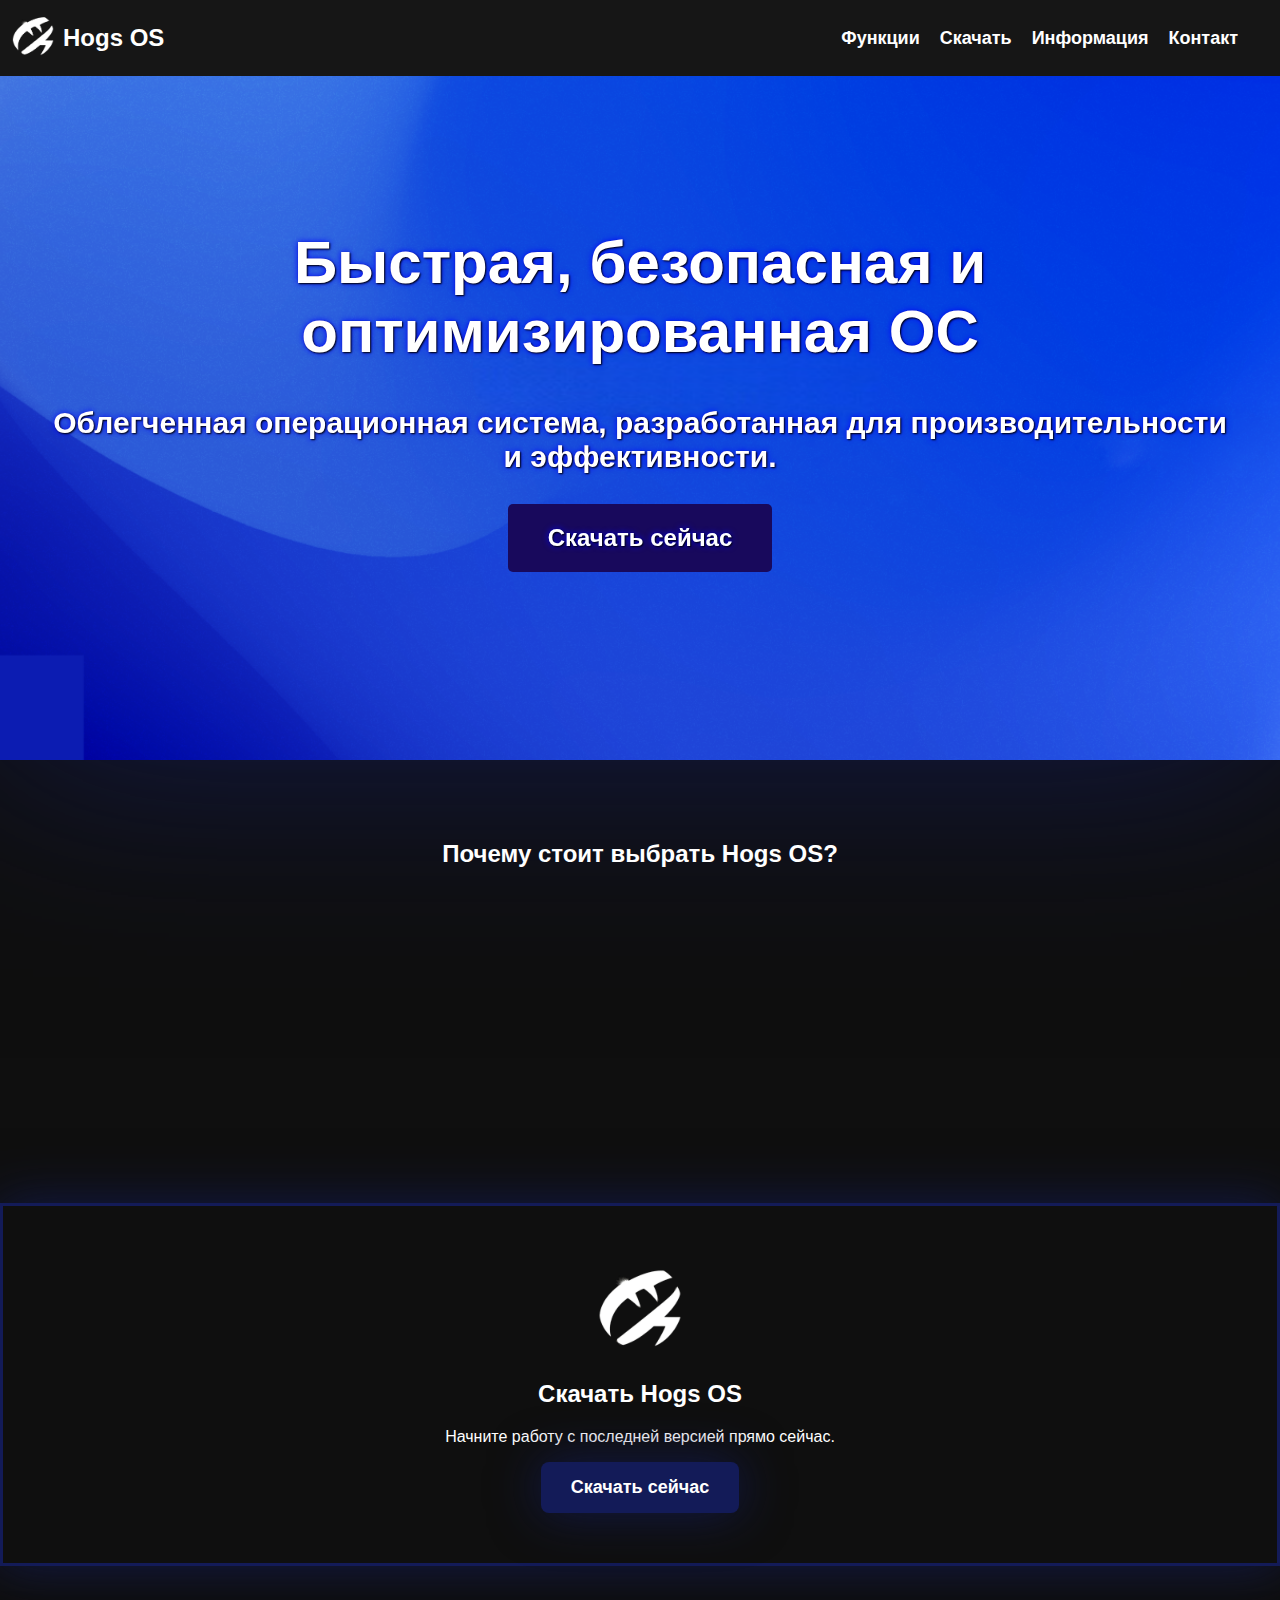
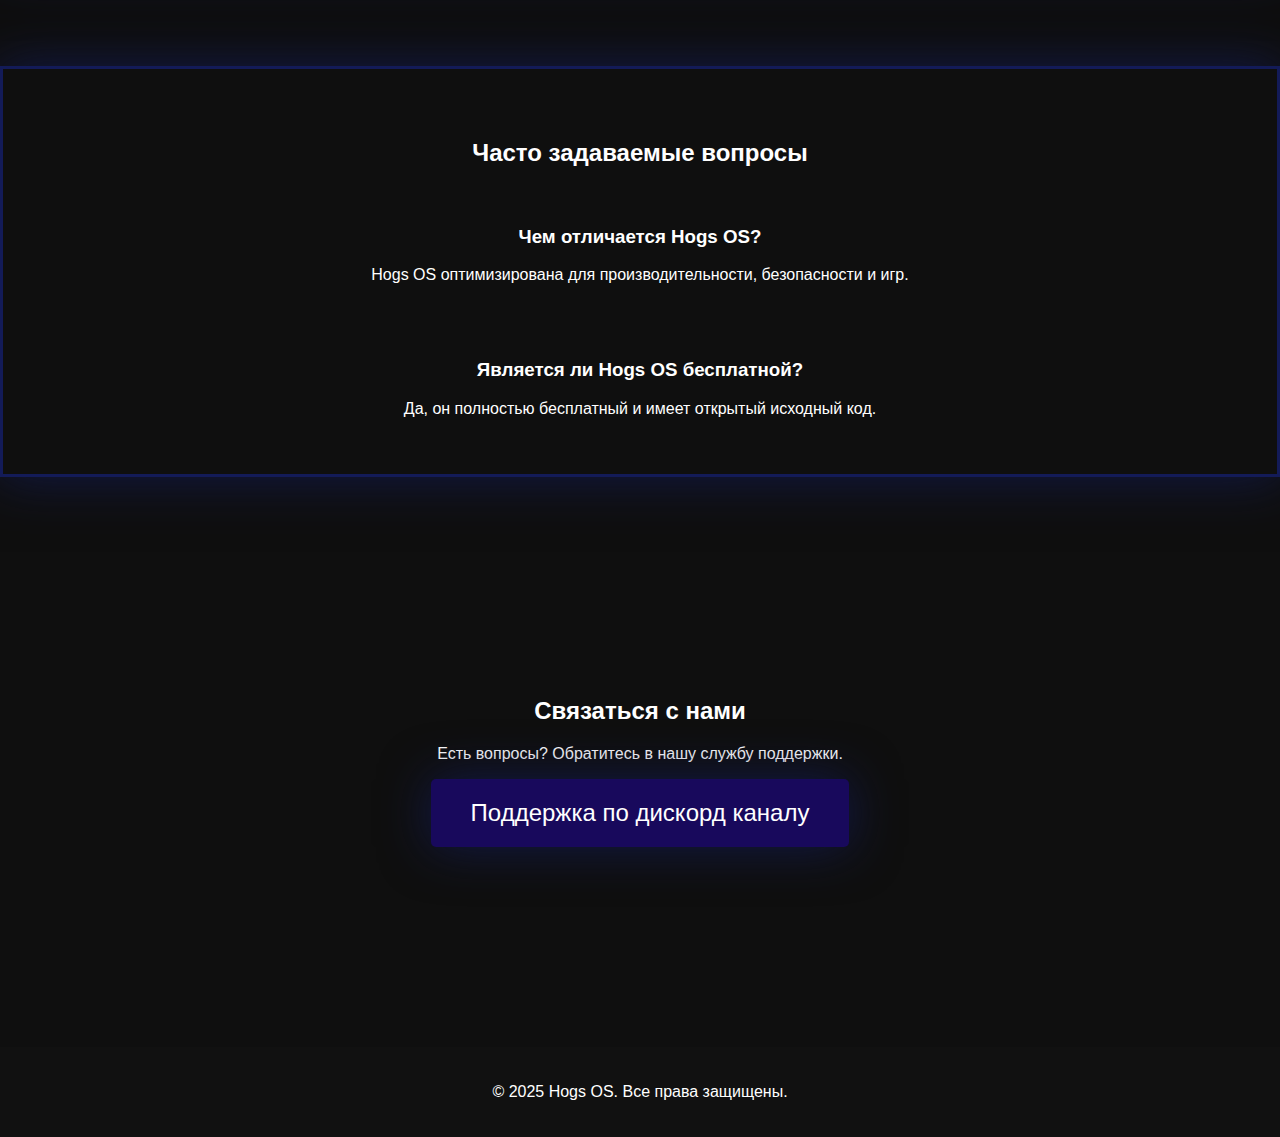
==== index.html @ 8585394e "Update index.html" ====
<!DOCTYPE html>
<html lang="en">
<head>
    <meta charset="UTF-8">
    <meta name="viewport" content="width=device-width, initial-scale=1.0">
    <title>Hogs OS - Лучший Выбор!</title>
    <link rel="stylesheet" href="styles.css">
    <script defer src="script.js"></script>
    <link rel="icon" href="images/favicon.ico" type="image/x-icon">
</head>
<body>
    <header>
        <div class="logo"><img src="images/1.png" style="width: 50px;"></div><h1 class="hogstext">Hogs OS</h1>
        <nav>
            <ul>
                <li><a href="#features">Функции</a></li>
                <li><a href="#download">Скачать</a></li>
                <li><a href="#faq">Информация</a></li>
                <li><a href="#contact">Контакт</a></li>
            </ul>
        </nav>
    </header>   
<section class="hero">
    <div class="hero-content">
        <h1 class="fade-in">Быстрая, безопасная и оптимизированная ОС</h1>
        <p class="fade-in">Облегченная операционная система, разработанная для производительности и эффективности.</p>
        <a href="#features" class="btn fade-in">Скачать сейчас</a>
    </div>
</section>
    <section id="features" class="features">
        <h2>Почему стоит выбрать Hogs OS?</h2>
        <div class="feature-list">
            <div class="feature">
                <img src="images/performance.png" alt="Performance" class="feature-img">
                <h3>Высокая производительность</h3>
                <p>Оптимизирован для скорости и низкого потребления ресурсов.</p>
            </div>
            <div class="feature">
                <img src="images/security.png" alt="Security" class="feature-img">
                <h3>Повышенная безопасность</h3>
                <p>Конфиденциальность и встроенные меры безопасности.</p>
            </div>
            <div class="feature">
                <img src="images/gaming.png" alt="Gaming" class="feature-img">
                <h3>Оптимизация игры</h3>
                <p>Улучшено для лучшего игрового процесса.</p>
            </div>
        </div>
    </section>
    <section id="download" class="download">
        <img src="images/1.png" style="width: 100px">
        <h2>Скачать Hogs OS</h2>
        <p>Начните работу с последней версией прямо сейчас.</p>
        <a href="https://github.com/666AISTROM666/hogsos/raw/main/HogsOS.zip" class="btn">Скачать сейчас</a>
    </section>
    
    <section id="faq" class="faq">
        <h2>Часто задаваемые вопросы</h2>
        <div class="faq-item">
            <h3>Чем отличается Hogs OS?</h3>
            <p>Hogs OS оптимизирована для производительности, безопасности и игр.</p>
        </div>
        <div class="faq-item">
            <h3>Является ли Hogs OS бесплатной?</h3>
            <p>Да, он полностью бесплатный и имеет открытый исходный код.</p>
        </div>
    </section>
    
    <section id="contact" class="contact">
        <h2>Связаться с нами</h2>
        <p>Есть вопросы? Обратитесь в нашу службу поддержки.</p>
        <a href="https://discord.gg/tcxEGtsjVy" target="_blank" class="btn" style="box-shadow: 0 0 50px rgba(19, 27, 88, 0.8);">Поддержка по дискорд каналу</a>
    </section>
    
    <footer>
        <p>&copy; 2025 Hogs OS. Все права защищены.</p>
    </footer>
</body>
</html>
---- styles.css ----
/* Общие стили */
body {
    margin: 0;
    font-family: Arial, sans-serif;
    background-color: #0f0f0f;
    color: #fff;
    text-align: center;
}
body::-webkit-scrollbar {
    display: none; /* Chrome, Safari */
}

header {
    display: flex;
    justify-content: space-between;
    align-items: center;
    padding: 8px;
    background-color: #161616;
    position: fixed;
    width: 100%;
    top: 0;
    left: 0;
    z-index: 1000;
}

.logo {
    font-size: 24px;
    font-weight: bold;
}
.hogstext {
    font-size: 24px;
    font-weight: bold;
    text-align: left;
    margin-right: auto;
    padding-inline: 5px;
}

nav ul {
    list-style: none;
    padding-right: 50px;
    display: flex;
    gap: 20px;
}

nav a {
    color: #fff;
    text-decoration: none;
    font-size: 18px;
    transition: 0.3s;
    font-weight: 700;
}

nav a:hover {
    color: #5b3ce7;
}

.hero {
    height: 80vh;
    display: flex;
    align-items: center;
    justify-content: center;
    flex-direction: column;
    background: url('images/hero-bg.png') no-repeat center center/cover;
    padding: 20px;
    font-weight: 600;
    font-size: 30px;
    text-shadow:     
    1px 1px 2px black,
    0 0 0em blue,
    0 0 0.2em blue;
    box-shadow: 0 0 200px rgba(19, 27, 88, 0.8);
}
.hero-content {
    text-align: center;
    padding: 100px 20px;
}

.fade-in {
    opacity: 0;
    transform: translateY(30px) scale(0.95);
    filter: blur(10px);
    transition: opacity 1s ease-out, transform 1s ease-out, filter 1s ease-out;
}

.fade-in._active {
    opacity: 1;
    transform: translateY(0) scale(1);
    filter: blur(0);
}

.fade-in, .feature {
    opacity: 0;
    transform: translateY(30px) scale(0.95);
    filter: blur(10px);
    transition: opacity 1s ease-out, transform 1s ease-out, filter 1s ease-out;
}

/* Когда добавляется класс _active – элемент плавно появляется */
.fade-in._active, .feature._active {
    opacity: 1;
    transform: translateY(0) scale(1);
    filter: blur(0);
}


.btn {
    display: inline-block;
    padding: 20px 40px;
    background-color: #18095c;
    color: #fff;
    font-size: 24px;
    border-radius: 5px;
    text-decoration: none;
    transition: 0.3s;
}

.btn:hover {
    background-color: #002a8f;
    box-shadow: 0 0 0em blue;
}

.features, .download, .faq, .contact {
    padding: 60px 20px;
}
.contact {
    padding-top: 200px;
    padding-bottom: 200px;
}
.download {
    text-align: center; /* Центрируем содержимое */
    padding: 50px 0;
    border: 3px solid #131b58;
    box-shadow: 0 0 50px rgba(19, 27, 88, 0.8);
    margin-bottom: 100px;
}

/* Стили самой кнопки */
.download a {
    display: inline-block;
    background-color: #131b58; /* Темно-синий фон */
    color: #fff;
    padding: 15px 30px;
    font-size: 18px;
    font-weight: bold;
    border-radius: 8px;
    text-decoration: none;
    transition: 0.4s ease-in-out;
    
    /* Свечение кнопки */
    box-shadow: 0 0 50px rgba(19, 27, 88, 0.8);
    
}

/* Анимация свечения при наведении */
.download a:hover {
    background-color: #0d1445; /* Темнее при наведении */
    
    /* Усиливаем свечение */
    box-shadow: 0 0 40px rgba(19, 27, 88, 1), 
                0 0 80px rgba(19, 27, 88, 0.8);
    
    text-shadow: 0 0 20px rgba(255, 255, 255, 1);
}

.feature-list {
    display: flex;
    justify-content: center;
    gap: 40px;
    flex-wrap: wrap;
}

.feature {
    background: #222;
    padding: 20px;
    border-radius: 10px;
    width: 300px;
    text-align: center;
}

footer {
    background: #111;
    padding: 20px;
}
.feature-img {
    width: 100px;
}
.faq-item {
    padding: 20px;
}
.faq {
    padding-top: 50px;
    padding-bottom: 20px;
    border: 3px solid #131b58;
    box-shadow: 0 0 50px rgba(19, 27, 88, 0.8);
}
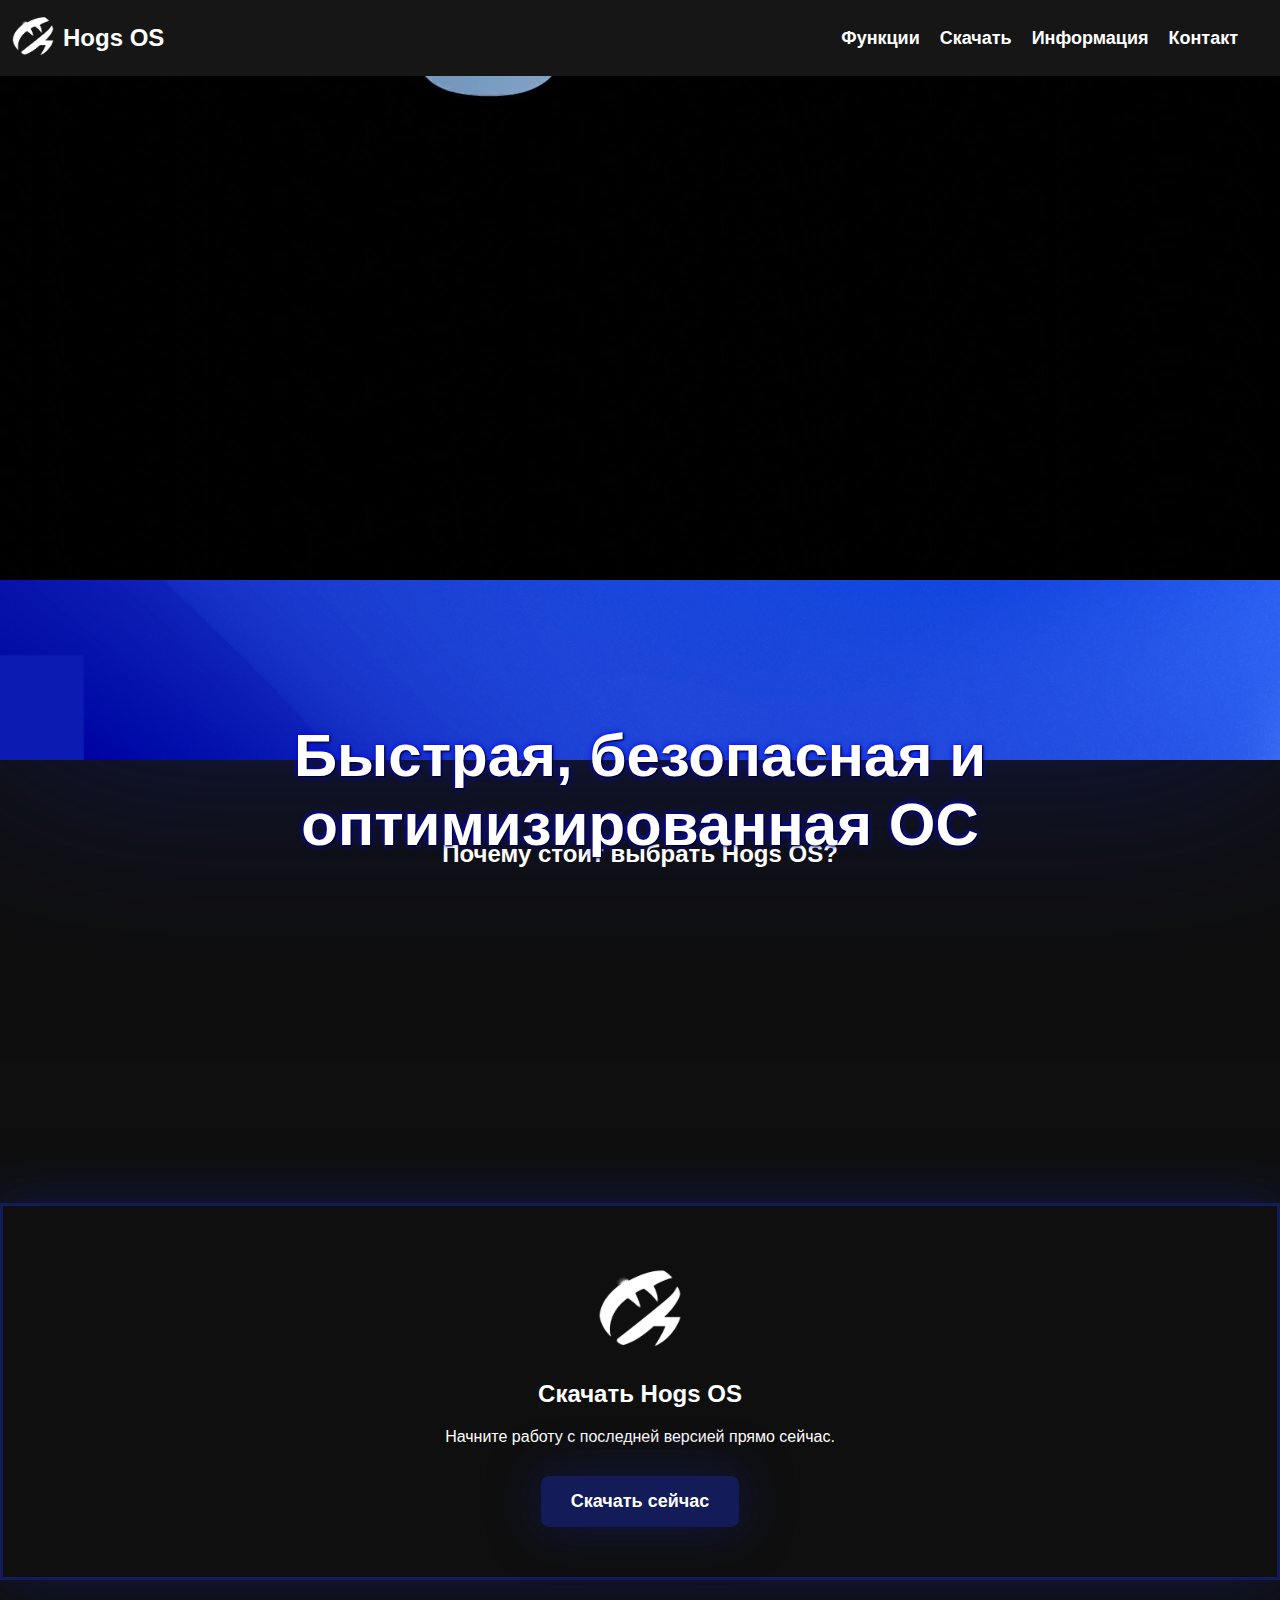
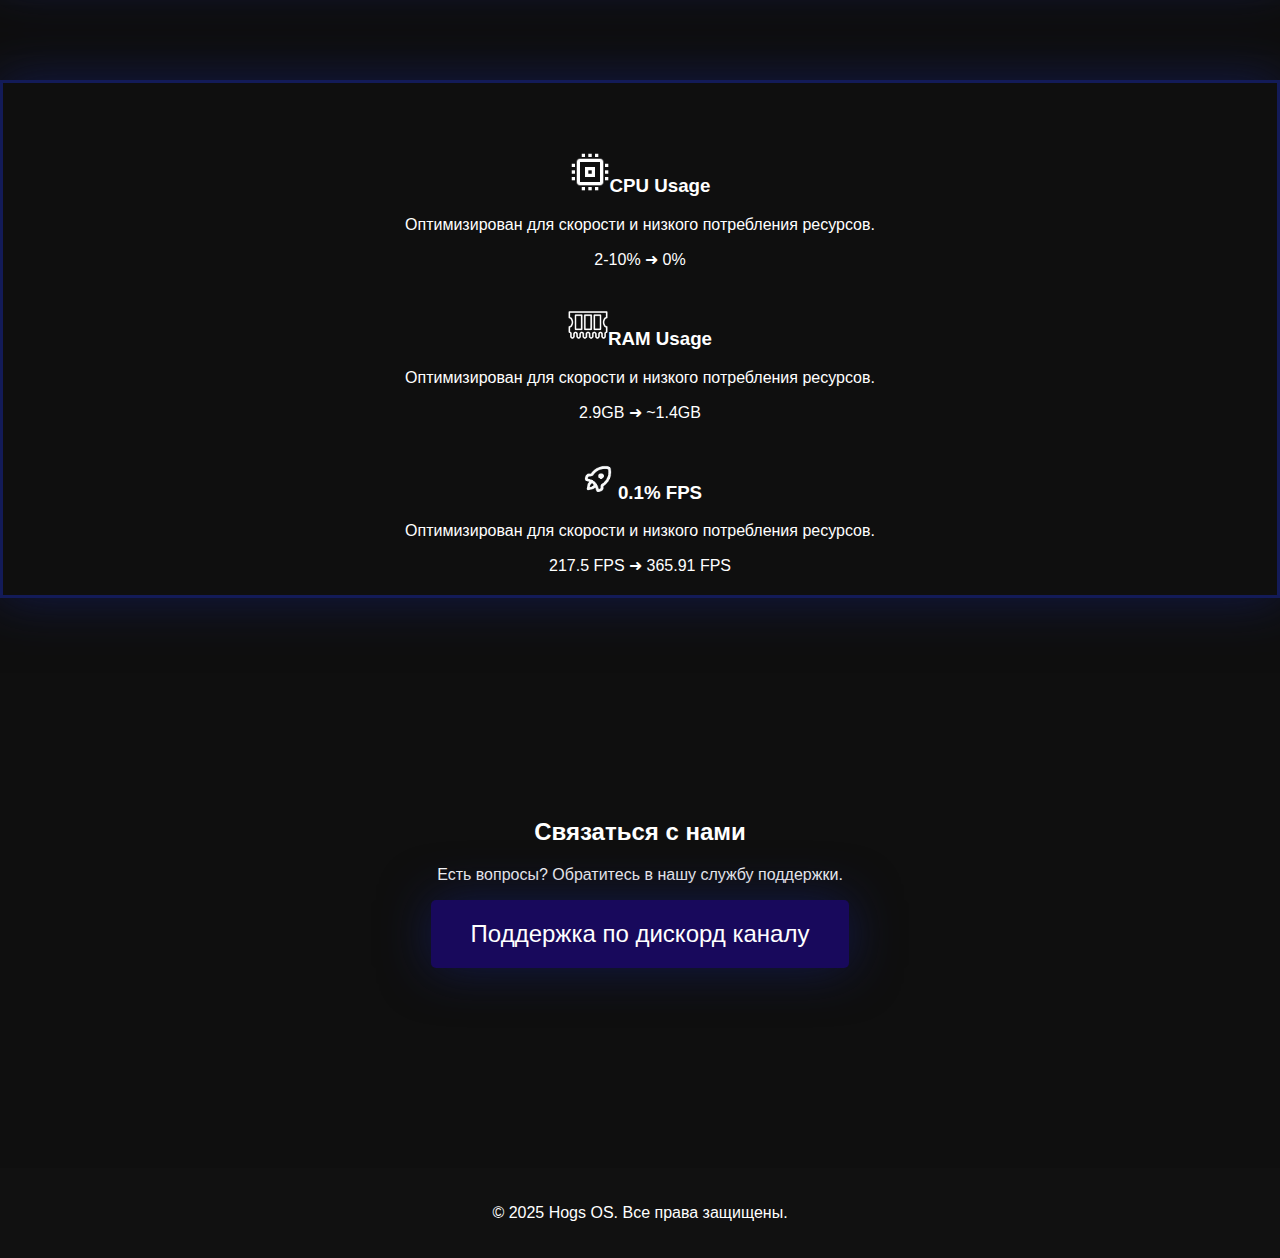
==== commit 9579324f: "Update index.html" ====
--- a/index.html
+++ b/index.html
@@ -3,10 +3,12 @@
 <head>
     <meta charset="UTF-8">
     <meta name="viewport" content="width=device-width, initial-scale=1.0">
-    <title>Hogs OS - Лучший Выбор!</title>
+    <title>Custom OS</title>
     <link rel="stylesheet" href="styles.css">
     <script defer src="script.js"></script>
     <link rel="icon" href="images/favicon.ico" type="image/x-icon">
+    <link href="https://fonts.googleapis.com/css2?family=Inter:wght@100;200;300;400;500;600;700;800;900&display=swap" rel="stylesheet">
+
 </head>
 <body>
     <header>
@@ -21,12 +23,17 @@
         </nav>
     </header>   
 <section class="hero">
+    <video autoplay loop muted playsinline id="background-video">
+        <source src="images/bganim.mp4" type="video/mp4">
+    </video>
     <div class="hero-content">
         <h1 class="fade-in">Быстрая, безопасная и оптимизированная ОС</h1>
         <p class="fade-in">Облегченная операционная система, разработанная для производительности и эффективности.</p>
-        <a href="#features" class="btn fade-in">Скачать сейчас</a>
+        <a href="#download" class="btn fade-in">Скачать сейчас</a>
+        <p class="arrow fade-in">⬇</p>
     </div>
 </section>
+
     <section id="features" class="features">
         <h2>Почему стоит выбрать Hogs OS?</h2>
         <div class="feature-list">
@@ -47,24 +54,45 @@
             </div>
         </div>
     </section>
+<section class="dwfq">
     <section id="download" class="download">
         <img src="images/1.png" style="width: 100px">
         <h2>Скачать Hogs OS</h2>
-        <p>Начните работу с последней версией прямо сейчас.</p>
+        <p style="margin-bottom: 30px;">Начните работу с последней версией прямо сейчас.</p>
         <a href="https://github.com/666AISTROM666/hogsos/raw/main/HogsOS.zip" class="btn">Скачать сейчас</a>
     </section>
     
-    <section id="faq" class="faq">
-        <h2>Часто задаваемые вопросы</h2>
-        <div class="faq-item">
-            <h3>Чем отличается Hogs OS?</h3>
-            <p>Hogs OS оптимизирована для производительности, безопасности и игр.</p>
-        </div>
-        <div class="faq-item">
-            <h3>Является ли Hogs OS бесплатной?</h3>
-            <p>Да, он полностью бесплатный и имеет открытый исходный код.</p>
-        </div>
-    </section>
+<section class="faq">
+    <div class="card">
+                <h3 class="tytle"><img src="images/cpu.png" width="40px">CPU Usage</h3>
+                <p>Оптимизирован для скорости и низкого потребления ресурсов.</p>
+                <span class="results">
+                    2-10% ➜ 0%
+                </span>
+    </div>
+    <div class="line">
+
+    </div>
+    <div class="card">
+        <img src="">
+                <h3 class="tytle"><img src="images/ram.png" width="40px">RAM Usage</h3>
+                <p>Оптимизирован для скорости и низкого потребления ресурсов.</p>
+                <span class="results">
+                    2.9GB ➜ ~1.4GB
+                </span>
+    </div>
+        <div class="line">
+        
+    </div>
+    <div class="card">
+        <img src="">
+                <h3 class="tytle"><img src="images/fps.png" width="40px">0.1% FPS</h3>
+                <p>Оптимизирован для скорости и низкого потребления ресурсов.</p>
+                <span class="results">
+                    217.5 FPS ➜ 365.91 FPS
+                </span>
+    </div>
+</section>
     
     <section id="contact" class="contact">
         <h2>Связаться с нами</h2>
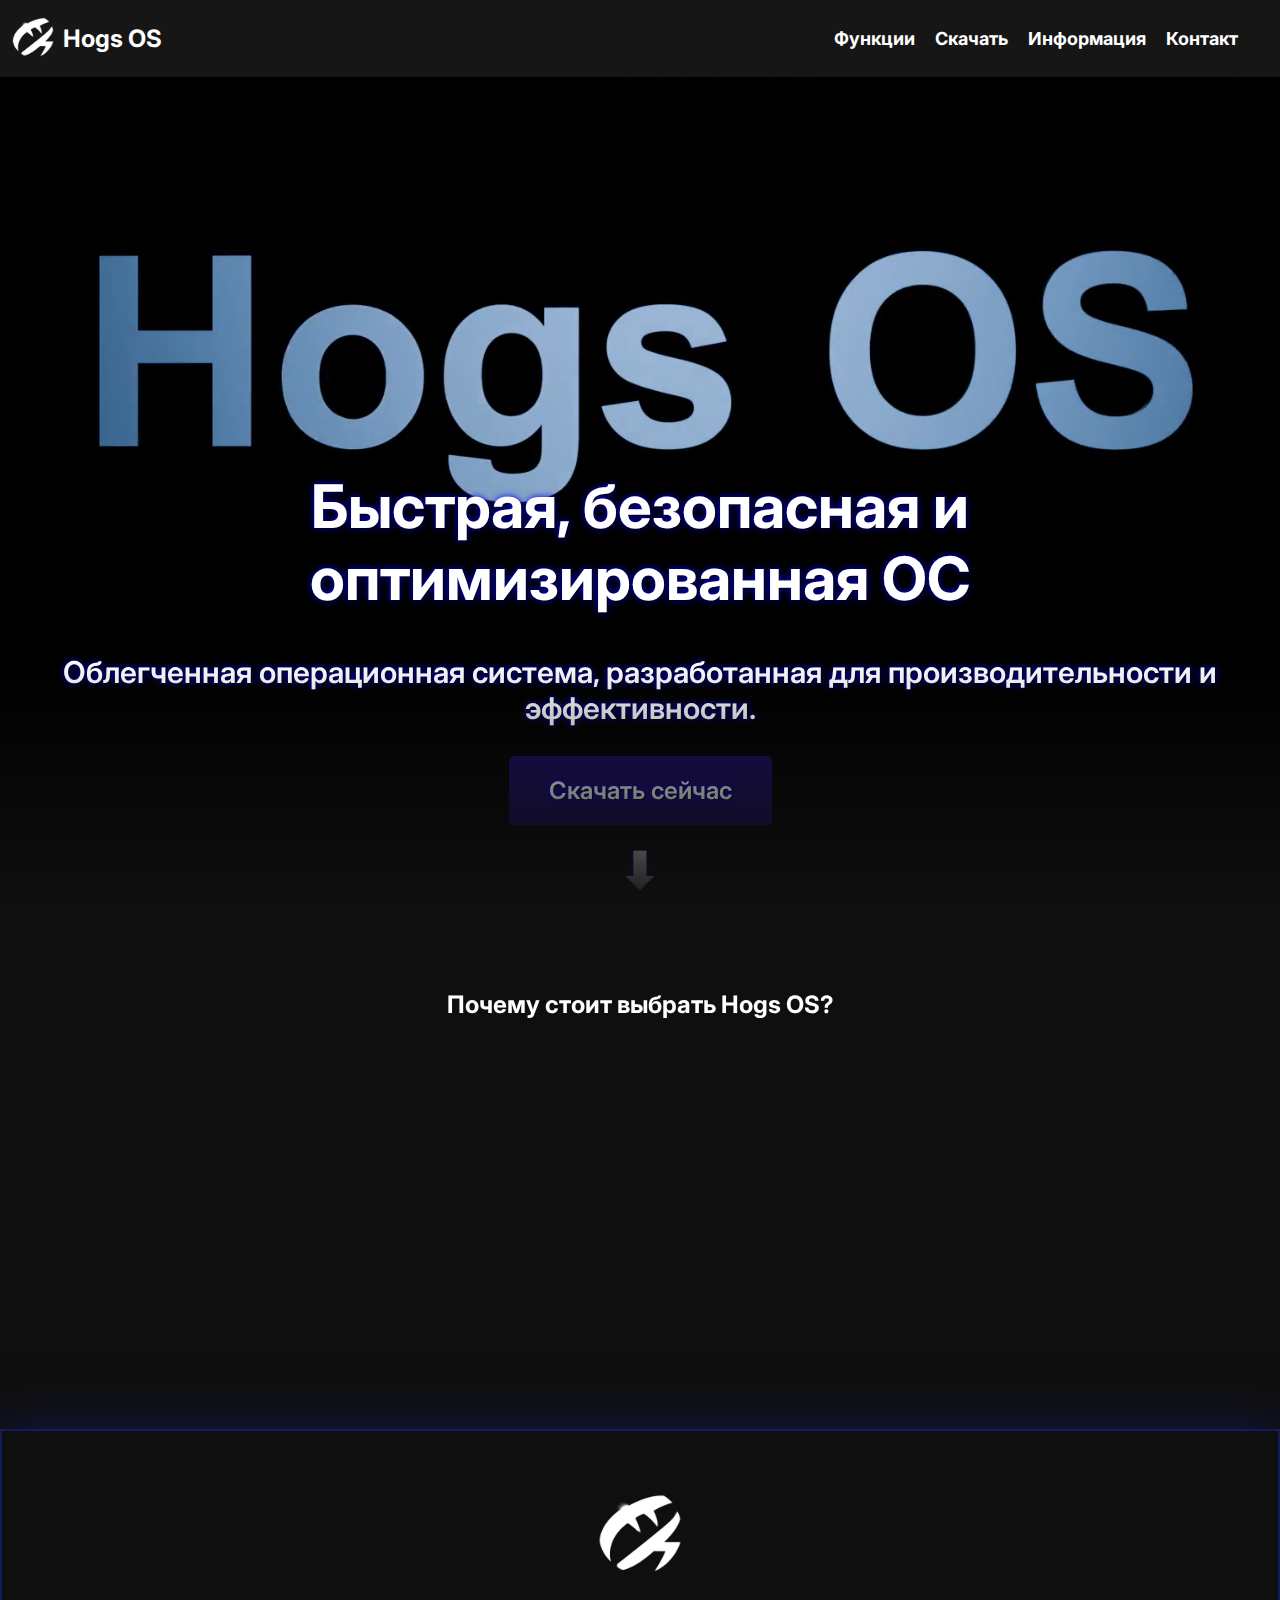
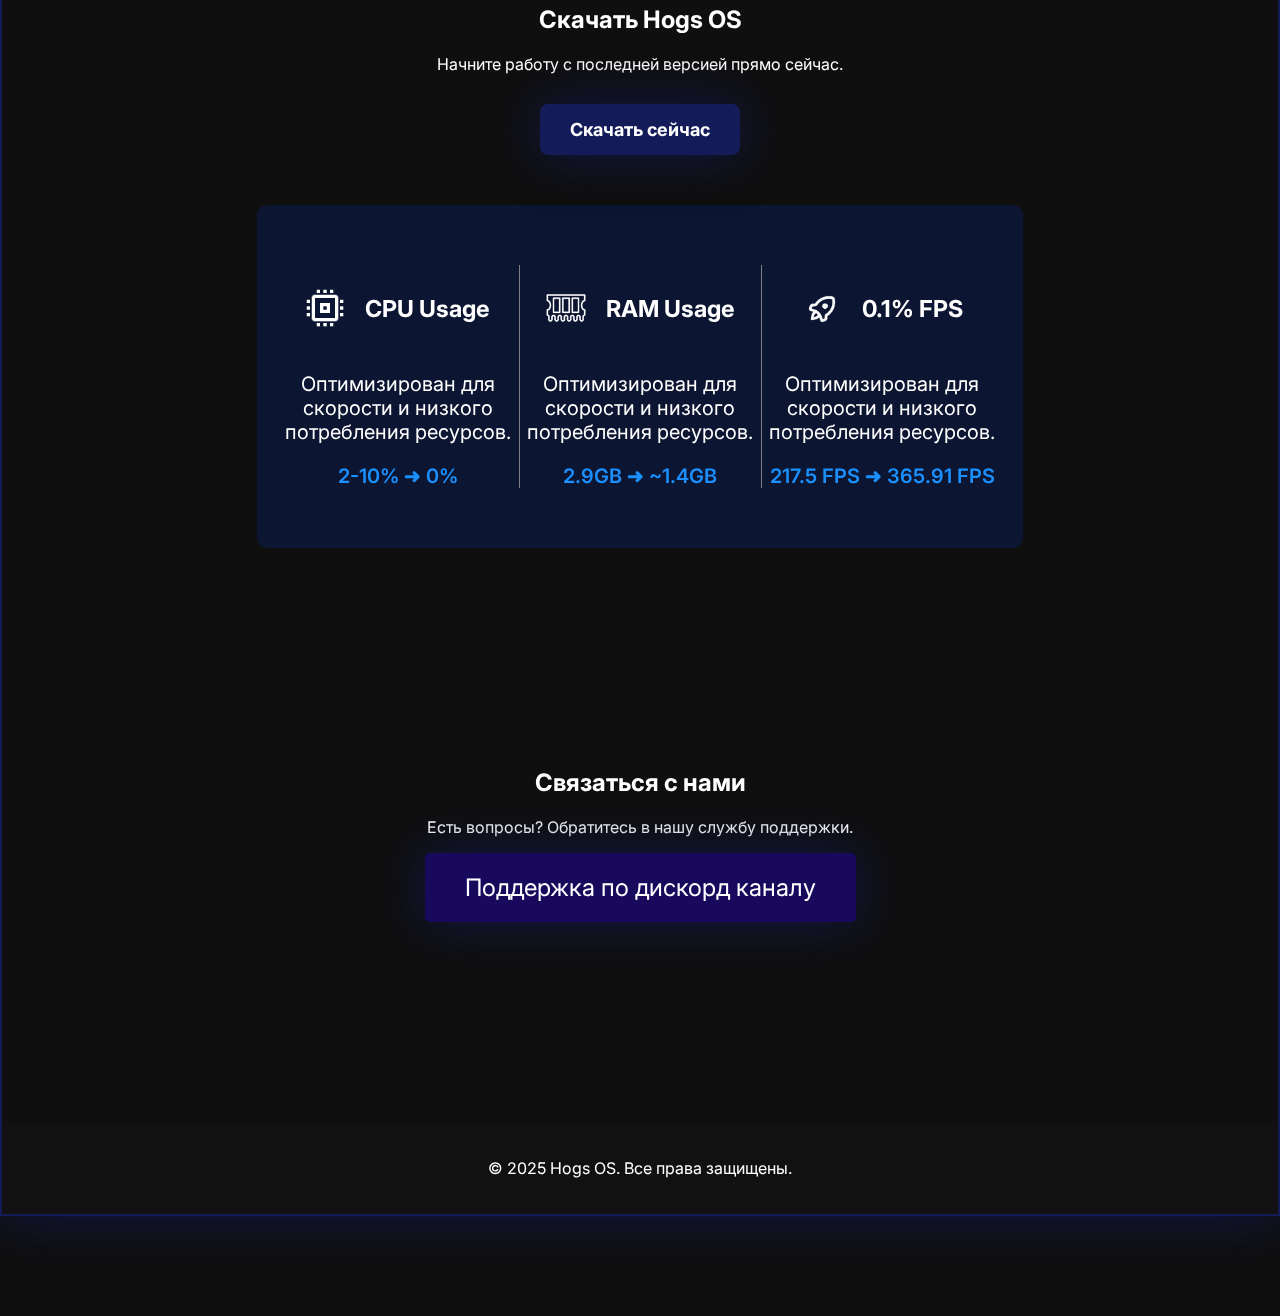
==== commit 26b55419: "Update index.html" ====
--- a/index.html
+++ b/index.html
@@ -3,7 +3,7 @@
 <head>
     <meta charset="UTF-8">
     <meta name="viewport" content="width=device-width, initial-scale=1.0">
-    <title>Custom OS</title>
+    <title>Hogs OS - Лучший вариант!</title>
     <link rel="stylesheet" href="styles.css">
     <script defer src="script.js"></script>
     <link rel="icon" href="images/favicon.ico" type="image/x-icon">
--- a/styles.css
+++ b/styles.css
@@ -1,7 +1,7 @@
 /* Общие стили */
 body {
     margin: 0;
-    font-family: Arial, sans-serif;
+    font-family: 'Inter', sans-serif;
     background-color: #0f0f0f;
     color: #fff;
     text-align: center;
@@ -55,24 +55,55 @@
 }
 
 .hero {
-    height: 80vh;
+    height: 60vh;
     display: flex;
     align-items: center;
     justify-content: center;
     flex-direction: column;
-    background: url('images/hero-bg.png') no-repeat center center/cover;
     padding: 20px;
     font-weight: 600;
     font-size: 30px;
     text-shadow:     
-    1px 1px 2px black,
-    0 0 0em blue,
-    0 0 0.2em blue;
-    box-shadow: 0 0 200px rgba(19, 27, 88, 0.8);
-}
+        1px 1px 2px black,
+        0 0 0em blue,
+        0 0 0.2em blue;
+    position: relative; /* Нужно для ::after */
+    padding-bottom: 350px;
+}
+
+#background-video {
+    position: absolute;
+    top: 0;
+    left: 0;
+    width: 100%;
+    height: 100%;
+    object-fit: cover; /* Видео растягивается, чтобы покрыть всю секцию */
+    z-index: -1; /* Видео будет фоном */
+}
+
+
+.hero::after {
+    content: "";
+    position: absolute;
+    left: 0;
+    bottom: 0;
+    width: 100%;
+    height: 250px; /* Высота затемнения */
+    background: linear-gradient(to bottom, rgba(0, 0, 0, 0), #0f0f0f);
+    pointer-events: none; /* Чтобы не мешал кликам */
+}
+
+
 .hero-content {
     text-align: center;
     padding: 100px 20px;
+    margin-top: 800px;
+}
+
+.arrow {
+    font-size: 50px;
+    transition: 2s;
+    margin-top: 15px;
 }
 
 .fade-in {
@@ -111,7 +142,7 @@
     font-size: 24px;
     border-radius: 5px;
     text-decoration: none;
-    transition: 0.3s;
+    transition: 2s; /* анимация появления кнопки скорость*/
 }
 
 .btn:hover {
@@ -129,9 +160,12 @@
 .download {
     text-align: center; /* Центрируем содержимое */
     padding: 50px 0;
-    border: 3px solid #131b58;
+}
+
+.dwfq {
     box-shadow: 0 0 50px rgba(19, 27, 88, 0.8);
     margin-bottom: 100px;
+    border: 2px solid #131b58;
 }
 
 /* Стили самой кнопки */
@@ -175,21 +209,49 @@
     border-radius: 10px;
     width: 300px;
     text-align: center;
+    border: 2px solid #131b58;
+    box-shadow: 0 0 50px rgba(19, 27, 88, 0.8);
 }
 
 footer {
     background: #111;
     padding: 20px;
 }
+
 .feature-img {
-    width: 100px;
-}
-.faq-item {
-    padding: 20px;
-}
+    width: 150px; /* Устанавливаем размер изображения */
+    height: auto;
+    border: 3px solid transparent; /* Начальная обводка прозрачная */
+    padding: 5px; /* Отступы внутри рамки */
+    transition: border-color 0.3s ease, transform 0.3s ease; /* Плавная анимация для рамки */
+}
+
 .faq {
-    padding-top: 50px;
-    padding-bottom: 20px;
-    border: 3px solid #131b58;
-    box-shadow: 0 0 50px rgba(19, 27, 88, 0.8);
-}+    display: flex;
+    background-color: hsl(226, 61%, 12%);
+    margin-inline: 20%;
+    border-radius: 10px;
+}
+
+.card {
+    font-size: 20px;
+    flex-direction: column;
+    justify-content: center;
+    display: flex;
+}
+
+.results {
+    font-weight: 600;
+    color: #1a90ff;
+}
+.tytle {
+    align-items: center;
+    display: flex;
+    gap: 20px;
+    justify-content: center;
+}
+.line {
+    height: auto;
+    background-color: grey;
+    width: 2px;
+}
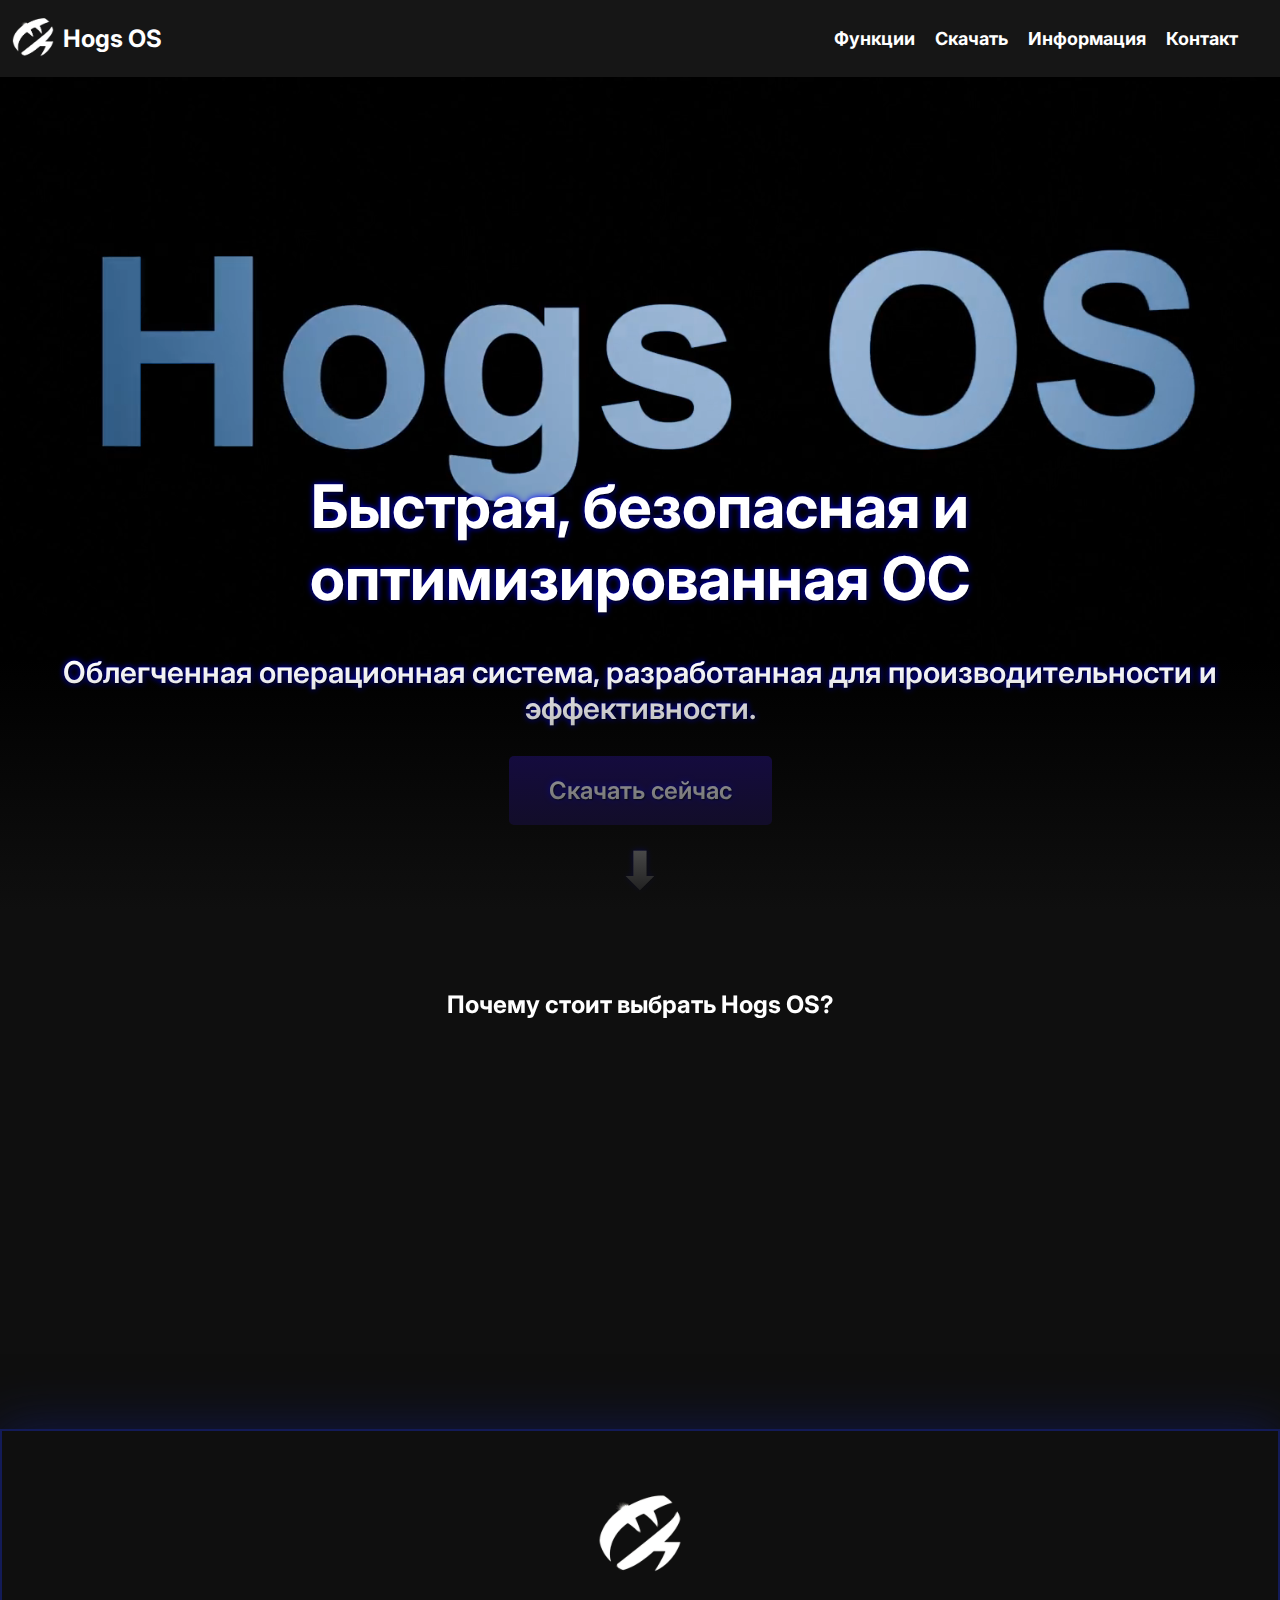
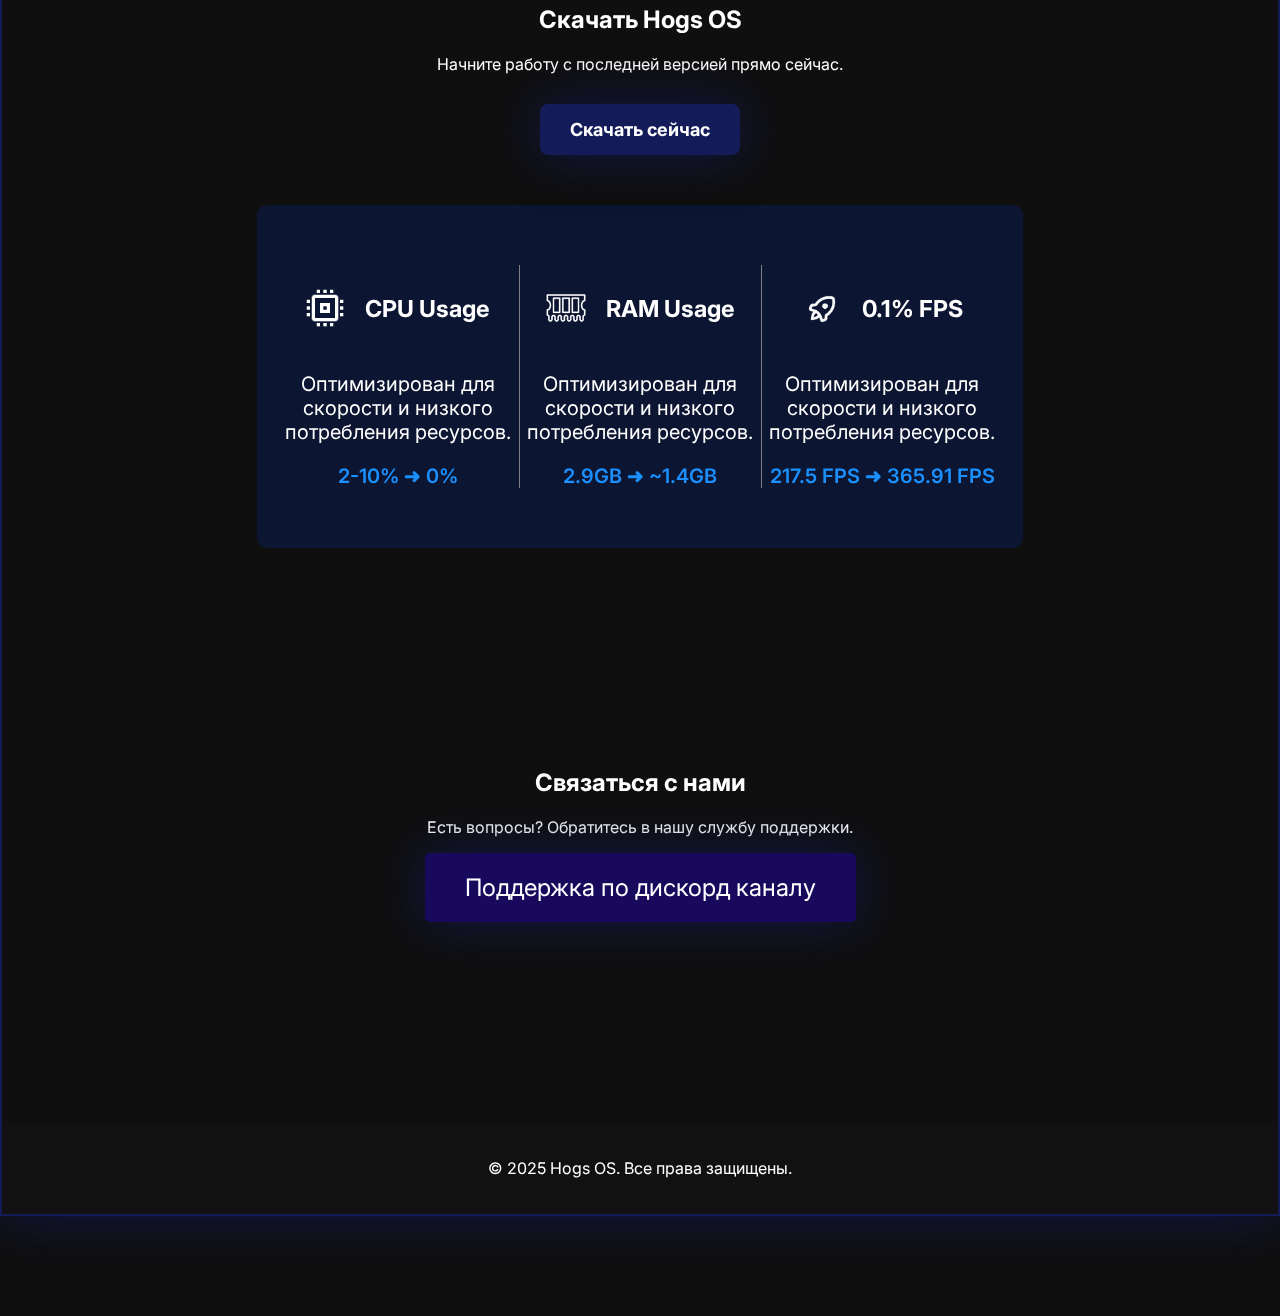
==== commit 45bb6cf9: "ndex.html" ====
--- a/index.html
+++ b/index.html
@@ -3,7 +3,7 @@
 <head>
     <meta charset="UTF-8">
     <meta name="viewport" content="width=device-width, initial-scale=1.0">
-    <title>Hogs OS - Лучший вариант!</title>
+    <title>Hogs OS</title>
     <link rel="stylesheet" href="styles.css">
     <script defer src="script.js"></script>
     <link rel="icon" href="images/favicon.ico" type="image/x-icon">
@@ -62,7 +62,7 @@
         <a href="https://github.com/666AISTROM666/hogsos/raw/main/HogsOS.zip" class="btn">Скачать сейчас</a>
     </section>
     
-<section class="faq">
+<section class="faq" id="faq">
     <div class="card">
                 <h3 class="tytle"><img src="images/cpu.png" width="40px">CPU Usage</h3>
                 <p>Оптимизирован для скорости и низкого потребления ресурсов.</p>
--- a/styles.css
+++ b/styles.css
@@ -255,3 +255,4 @@
     background-color: grey;
     width: 2px;
 }
+/* Бас бас */
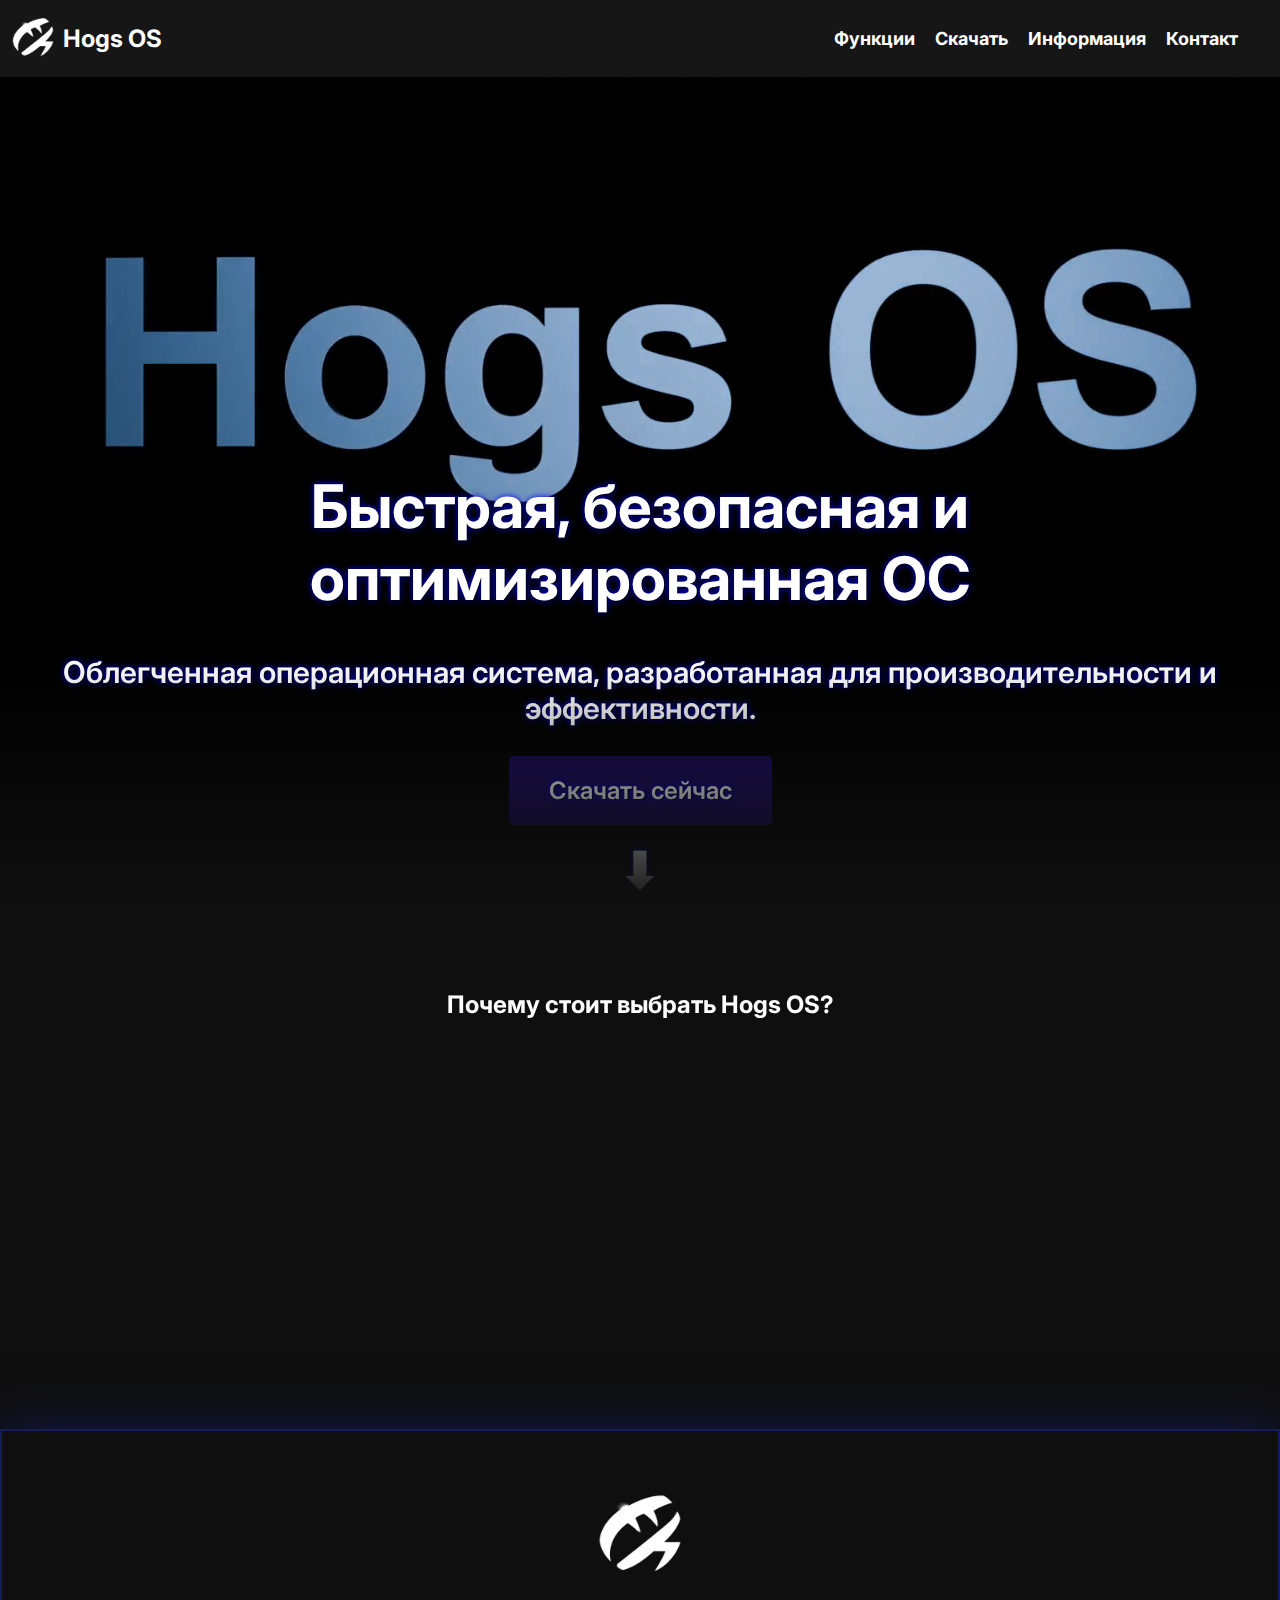
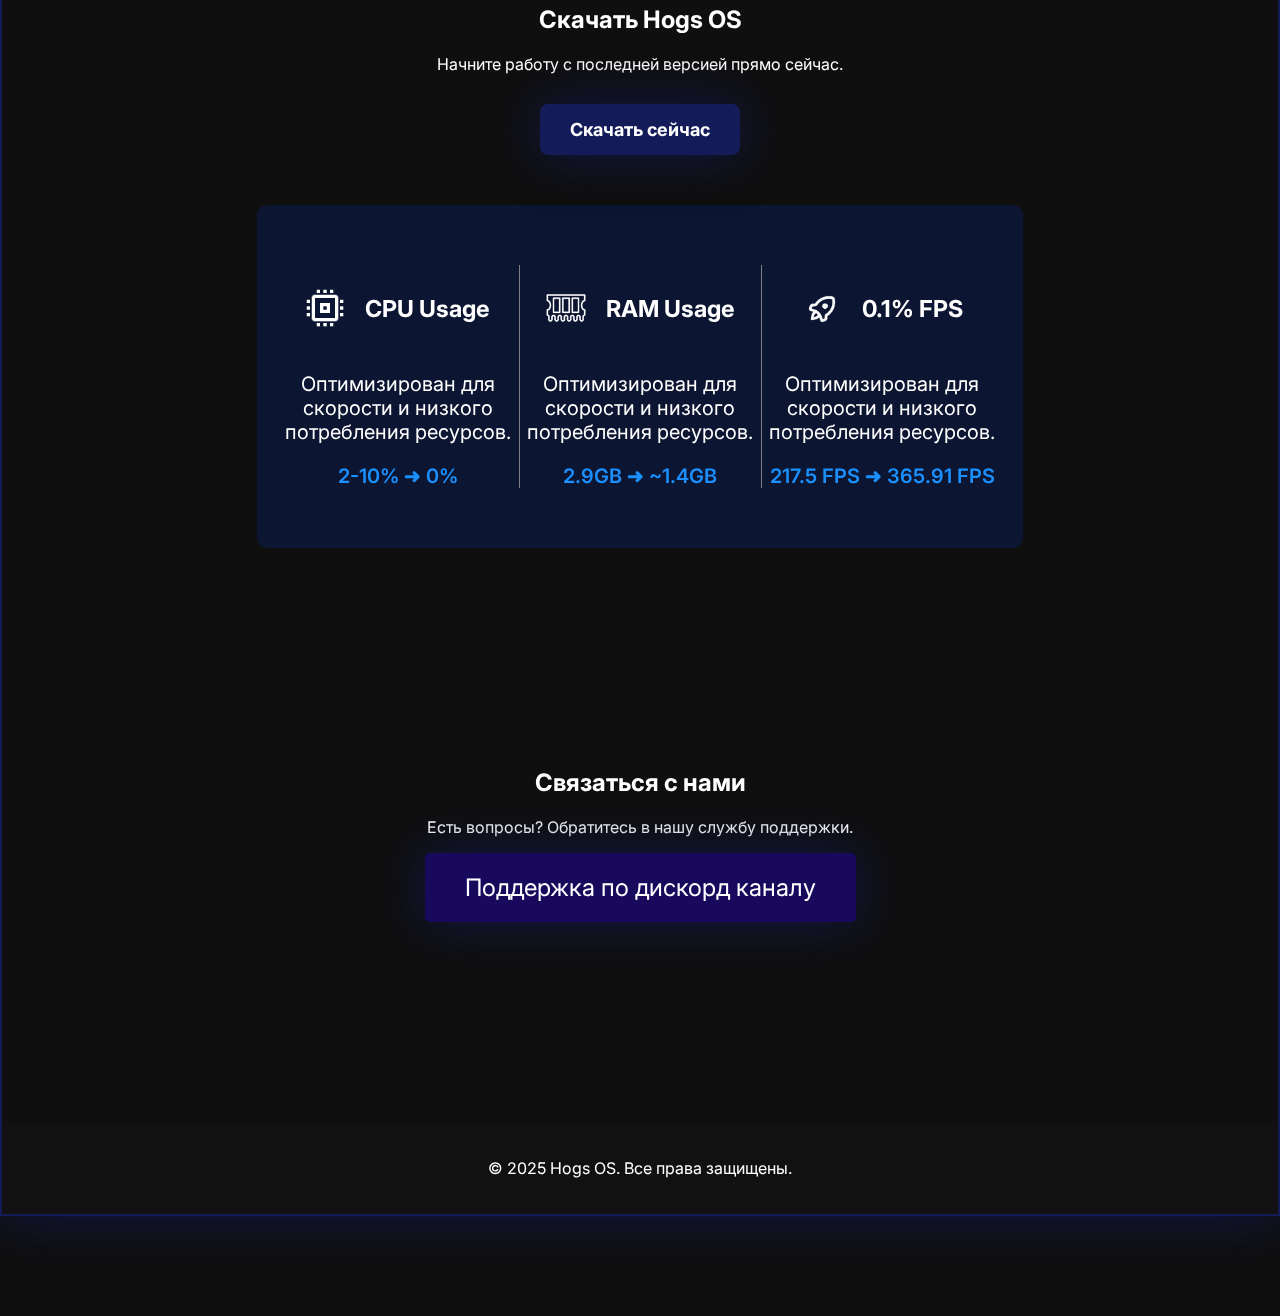
==== commit c31564f0: "index.html" ====
--- a/index.html
+++ b/index.html
@@ -74,7 +74,6 @@
 
     </div>
     <div class="card">
-        <img src="">
                 <h3 class="tytle"><img src="images/ram.png" width="40px">RAM Usage</h3>
                 <p>Оптимизирован для скорости и низкого потребления ресурсов.</p>
                 <span class="results">
@@ -85,8 +84,7 @@
         
     </div>
     <div class="card">
-        <img src="">
-                <h3 class="tytle"><img src="images/fps.png" width="40px">0.1% FPS</h3>
+                <h3 class="tytle"><img src="images/fps.png" width="40px" class="whiteimg">0.1% FPS</h3>
                 <p>Оптимизирован для скорости и низкого потребления ресурсов.</p>
                 <span class="results">
                     217.5 FPS ➜ 365.91 FPS
@@ -97,7 +95,7 @@
     <section id="contact" class="contact">
         <h2>Связаться с нами</h2>
         <p>Есть вопросы? Обратитесь в нашу службу поддержки.</p>
-        <a href="https://discord.gg/tcxEGtsjVy" target="_blank" class="btn" style="box-shadow: 0 0 50px rgba(19, 27, 88, 0.8);">Поддержка по дискорд каналу</a>
+        <a href="https://discord.gg/tcxEGtsjVy" target="_blank" class="btnbottom" style="box-shadow: 0 0 50px rgba(19, 27, 88, 0.8);">Поддержка по дискорд каналу</a>
     </section>
     
     <footer>
--- a/styles.css
+++ b/styles.css
@@ -150,6 +150,22 @@
     box-shadow: 0 0 0em blue;
 }
 
+.btnbottom {
+    display: inline-block;
+    padding: 20px 40px;
+    background-color: #18095c;
+    color: #fff;
+    font-size: 24px;
+    border-radius: 5px;
+    text-decoration: none;
+    transition: 2s; /* анимация появления кнопки скорость*/
+}
+
+.btnbottom:hover {
+    background-color: #002a8f;
+    box-shadow: 0 0 0em blue;
+}
+
 .features, .download, .faq, .contact {
     padding: 60px 20px;
 }
@@ -224,6 +240,7 @@
     border: 3px solid transparent; /* Начальная обводка прозрачная */
     padding: 5px; /* Отступы внутри рамки */
     transition: border-color 0.3s ease, transform 0.3s ease; /* Плавная анимация для рамки */
+    filter: brightness(0) invert(1);
 }
 
 .faq {
@@ -231,6 +248,7 @@
     background-color: hsl(226, 61%, 12%);
     margin-inline: 20%;
     border-radius: 10px;
+    min-width: 500px;
 }
 
 .card {
@@ -244,15 +262,16 @@
     font-weight: 600;
     color: #1a90ff;
 }
+
 .tytle {
     align-items: center;
     display: flex;
     gap: 20px;
     justify-content: center;
 }
+
 .line {
     height: auto;
     background-color: grey;
     width: 2px;
 }
-/* Бас бас */
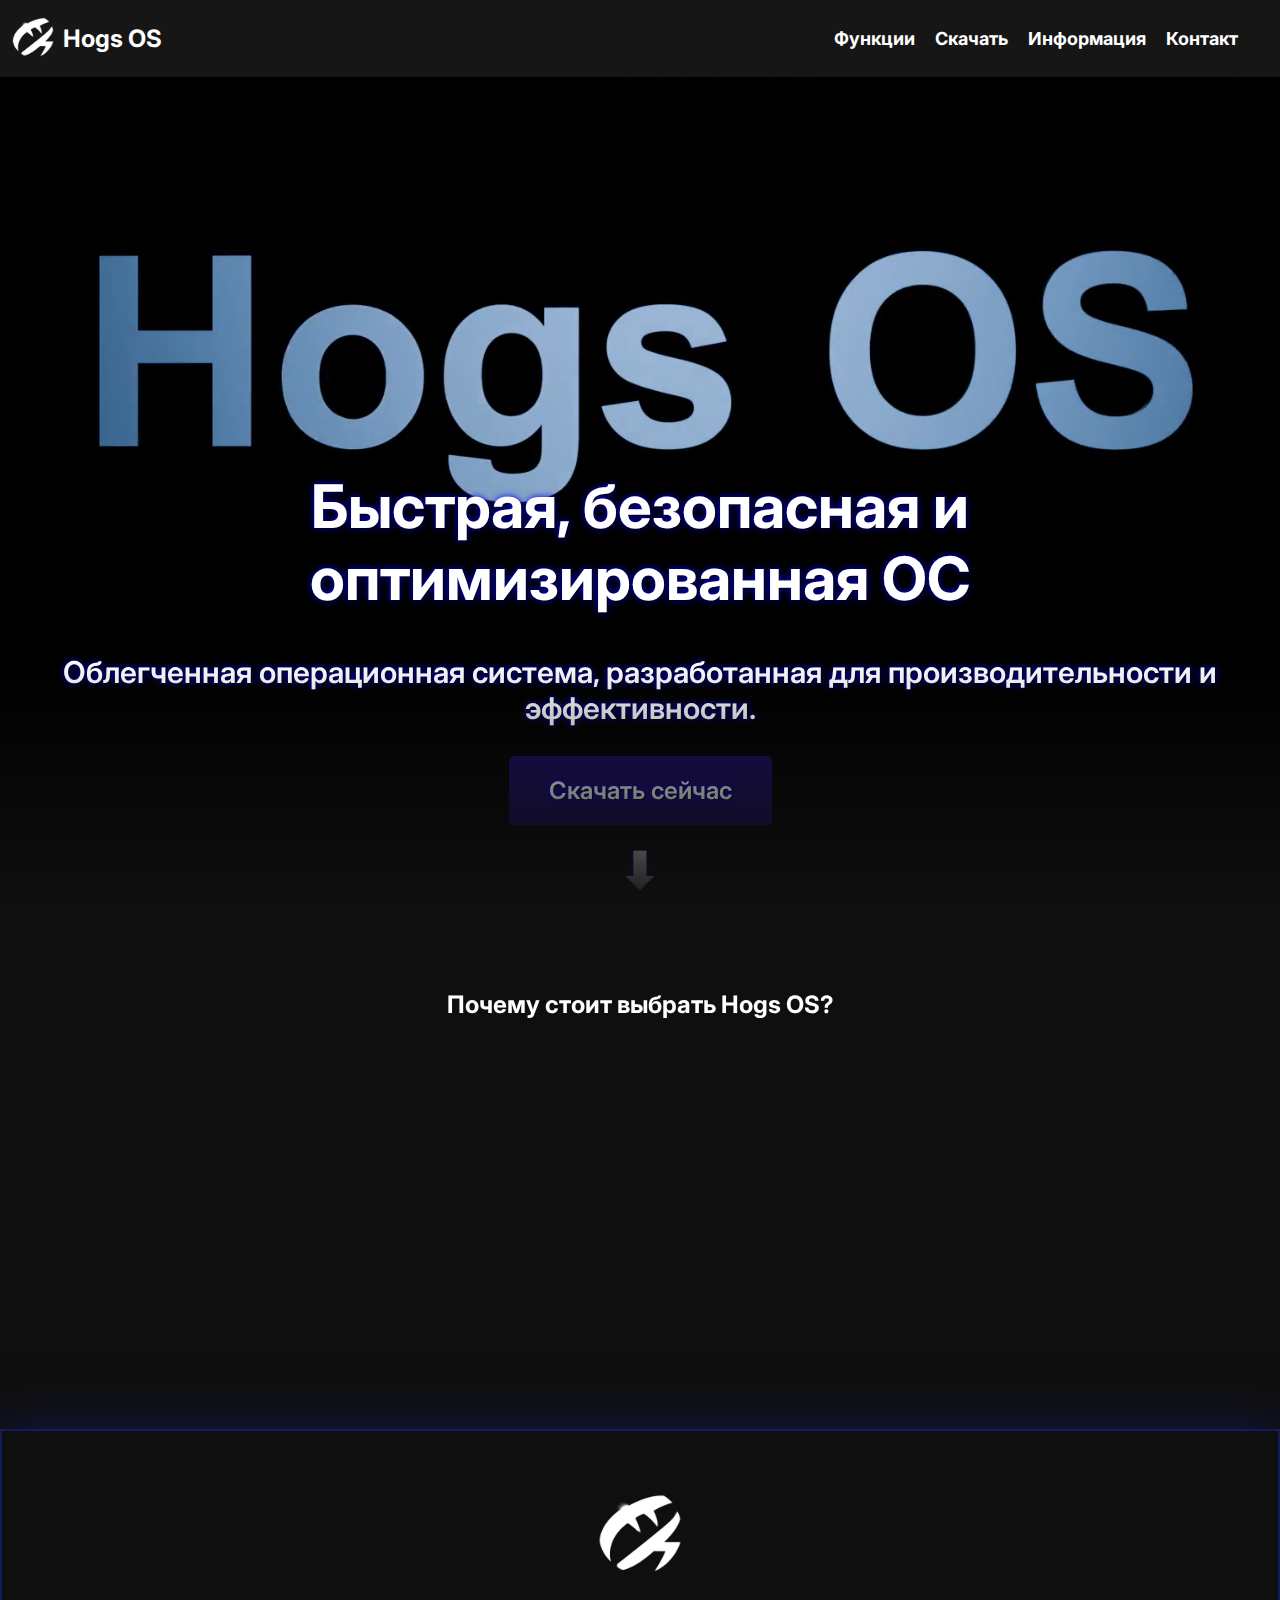
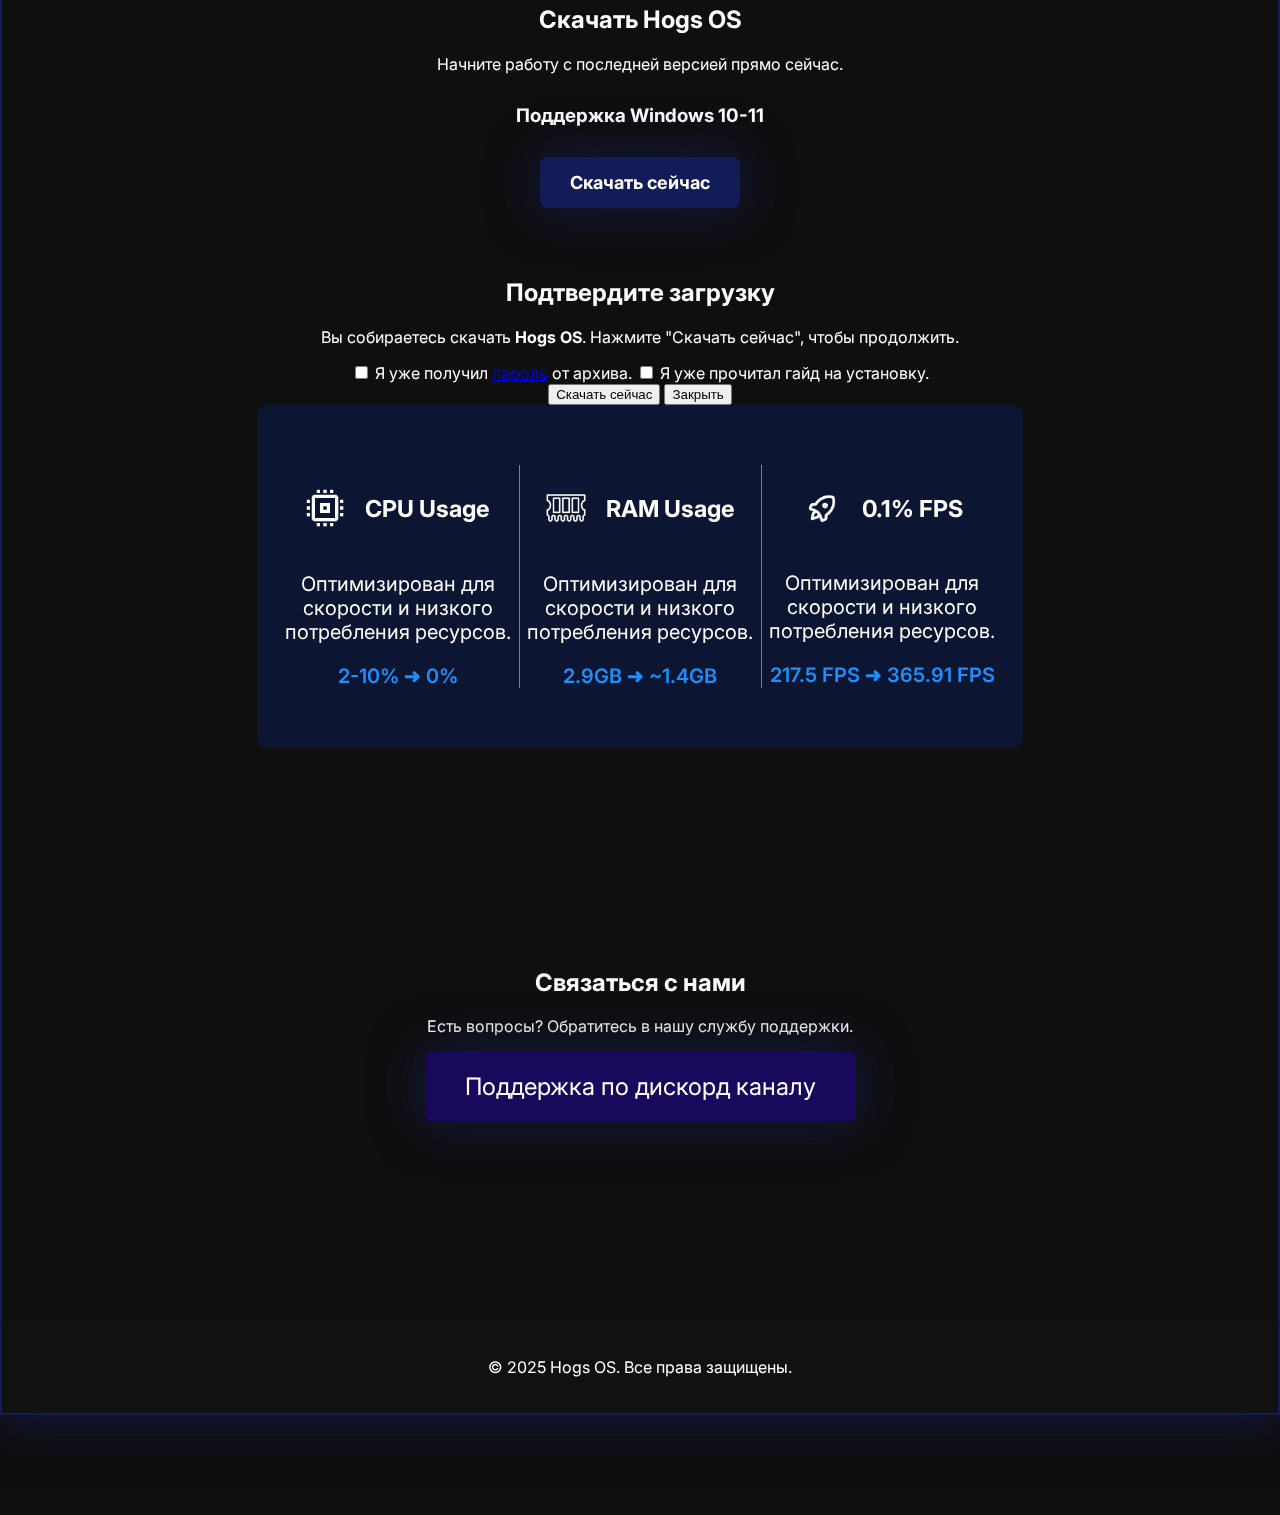
==== commit 44834638: "index.html" ====
--- a/index.html
+++ b/index.html
@@ -55,12 +55,37 @@
         </div>
     </section>
 <section class="dwfq">
-    <section id="download" class="download">
-        <img src="images/1.png" style="width: 100px">
-        <h2>Скачать Hogs OS</h2>
-        <p style="margin-bottom: 30px;">Начните работу с последней версией прямо сейчас.</p>
-        <a href="https://github.com/666AISTROM666/hogsos/raw/main/HogsOS.zip" class="btn">Скачать сейчас</a>
-    </section>
+<section id="download" class="download">
+    <img src="images/1.png" style="width: 100px">
+    <h2>Скачать Hogs OS</h2>
+    <p style="margin-bottom: 30px;">Начните работу с последней версией прямо сейчас.</p>
+    <h3 style="margin-bottom: 30px;">Поддержка Windows 10-11</h3>
+    <a class="btnaccept" id="openModal">Скачать сейчас</a>
+</section>
+
+<div id="modal" class="modal">
+    <div class="modal-content">
+        <h2>Подтвердите загрузку</h2>
+        <p>Вы собираетесь скачать <b>Hogs OS</b>. Нажмите "Скачать сейчас", чтобы продолжить.</p>
+
+        <div class="checkbox-container">
+            <label>
+                <input type="checkbox" id="checkbox1">
+                Я уже получил <a href='https://discord.gg/dgk5RzHPFx' target="_blank">пароль</a> от архива.
+            </label>
+            <label>
+                <input type="checkbox" id="checkbox2">
+                Я уже прочитал гайд на установку.
+            </label>
+        </div>
+
+        <div class="modal-buttons">
+            <button class="btnaccept" id="confirmDownload">Скачать сейчас</button>
+            <button id="closeModal" class="close-btn">Закрыть</button>
+        </div>
+    </div>
+</div>
+
     
 <section class="faq" id="faq">
     <div class="card">
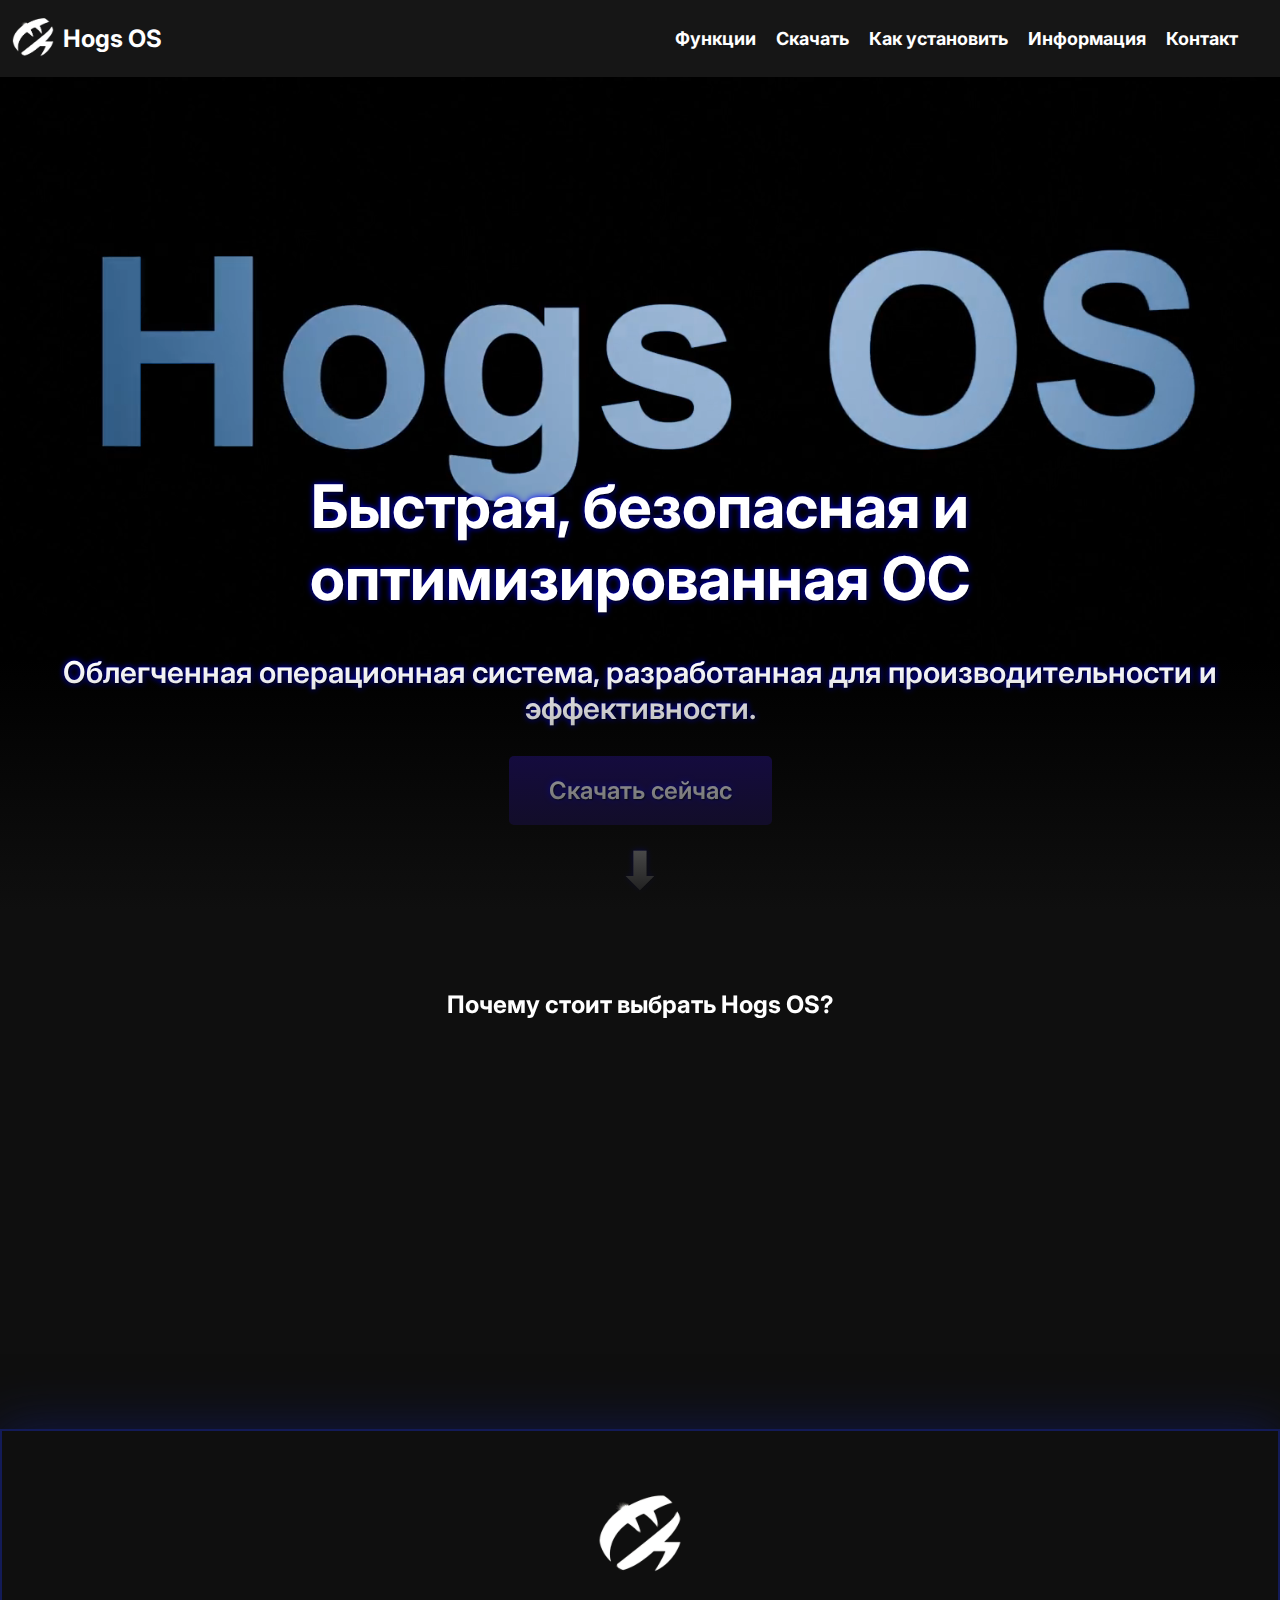
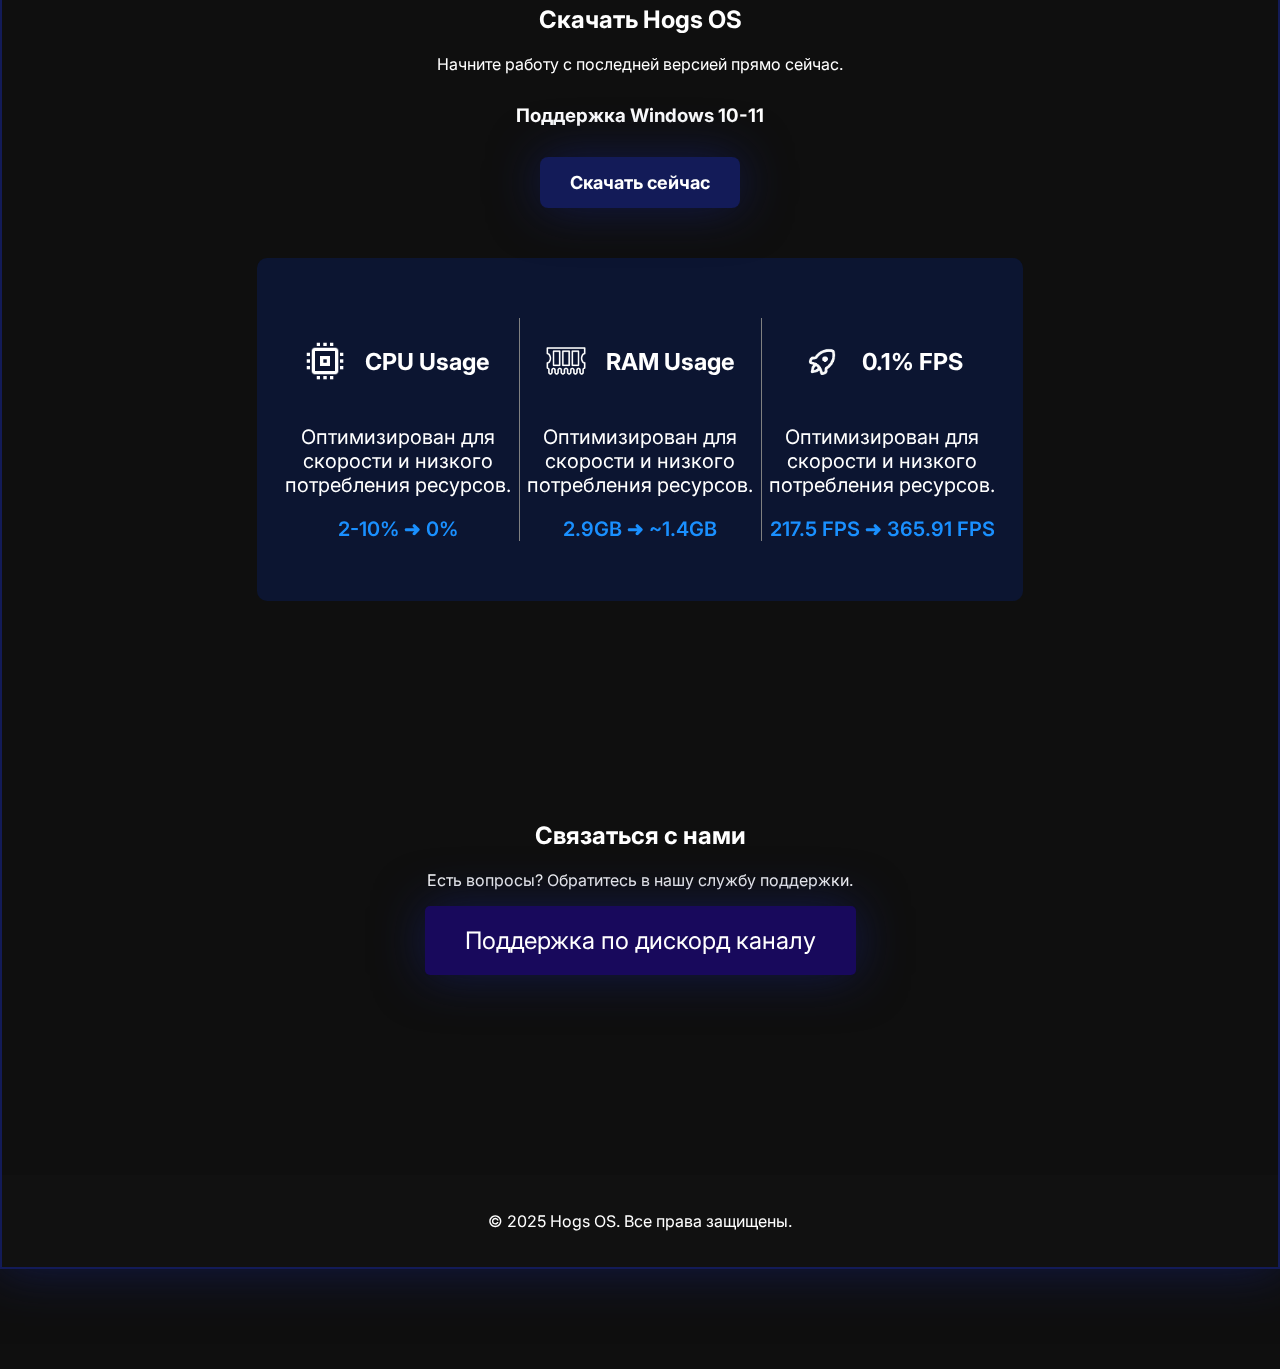
==== commit 2b7e8ca0: "index.html" ====
--- a/index.html
+++ b/index.html
@@ -17,6 +17,7 @@
             <ul>
                 <li><a href="#features">Функции</a></li>
                 <li><a href="#download">Скачать</a></li>
+                <li><a href="instructions.html">Как установить</a></li>
                 <li><a href="#faq">Информация</a></li>
                 <li><a href="#contact">Контакт</a></li>
             </ul>
@@ -75,7 +76,7 @@
             </label>
             <label>
                 <input type="checkbox" id="checkbox2">
-                Я уже прочитал гайд на установку.
+                Я уже прочитал <a href='instructions.html' target="_blank">гайд</a> на установку.
             </label>
         </div>
 
--- a/styles.css
+++ b/styles.css
@@ -275,3 +275,105 @@
     background-color: grey;
     width: 2px;
 }
+
+/* Стили модального окна */
+.modal {
+    display: none;
+    position: fixed;
+    top: 0;
+    left: 0;
+    width: 100%;
+    height: 100%;
+    background-color: rgba(0, 0, 0, 0.7); /* Затемнённый фон */
+    backdrop-filter: blur(5px); /* Эффект размытия */
+    justify-content: center;
+    align-items: center;
+    z-index: 9999;
+}
+
+.modal-content {
+    background: #0f0f0f;
+    border-radius: 15px;
+    width: 100%;
+    max-width: 400px;
+    padding: 30px;
+    text-align: center;
+    box-shadow: 0 8px 24px rgba(0, 0, 0, 0.2);
+    animation: fadeIn 0.3s ease-in-out;
+}
+
+.modal h2 {
+    margin-top: 0;
+    color: #fff;
+    font-size: 24px;
+}
+
+.modal p {
+    color: #fff;
+    margin-bottom: 20px;
+}
+
+.checkbox-container {
+    text-align: left;
+    margin: 25px 0;
+}
+
+.checkbox-container label {
+    display: flex;
+    align-items: center;
+    color: #fff;
+    gap: 10px;
+    margin-bottom: 8px;
+}
+
+.checkbox-container a {
+    color: #4a90e2;
+    text-decoration: none;
+}
+
+.modal-buttons {
+    display: flex;
+    gap: 15px;
+    justify-content: center;
+}
+
+.btnaccept, .close-btn {
+    background-color: #131b58;
+    color: #fff;
+    border: none;
+    border-radius: 8px;
+    padding: 10px 20px;
+    cursor: pointer;
+    font-weight: bold;
+    transition: background 0.3s ease;
+}
+
+.close-btn {
+    background-color: #992b23;
+}
+
+.btnaccept:hover {
+    background-color: #221f7d;
+}
+
+.close-btn:hover {
+    background-color: #d32f2f;
+}
+
+/* Анимация появления */
+@keyframes fadeIn {
+    from {
+        opacity: 0;
+        transform: translateY(-20px);
+    }
+    to {
+        opacity: 1;
+        transform: translateY(0);
+    }
+}
+
+.disabled {
+    background-color: #555;   /* Серый цвет */
+    cursor: not-allowed;      /* Курсор "запрещено" */
+    opacity: 0.5;             /* Затемнённый вид */
+}
